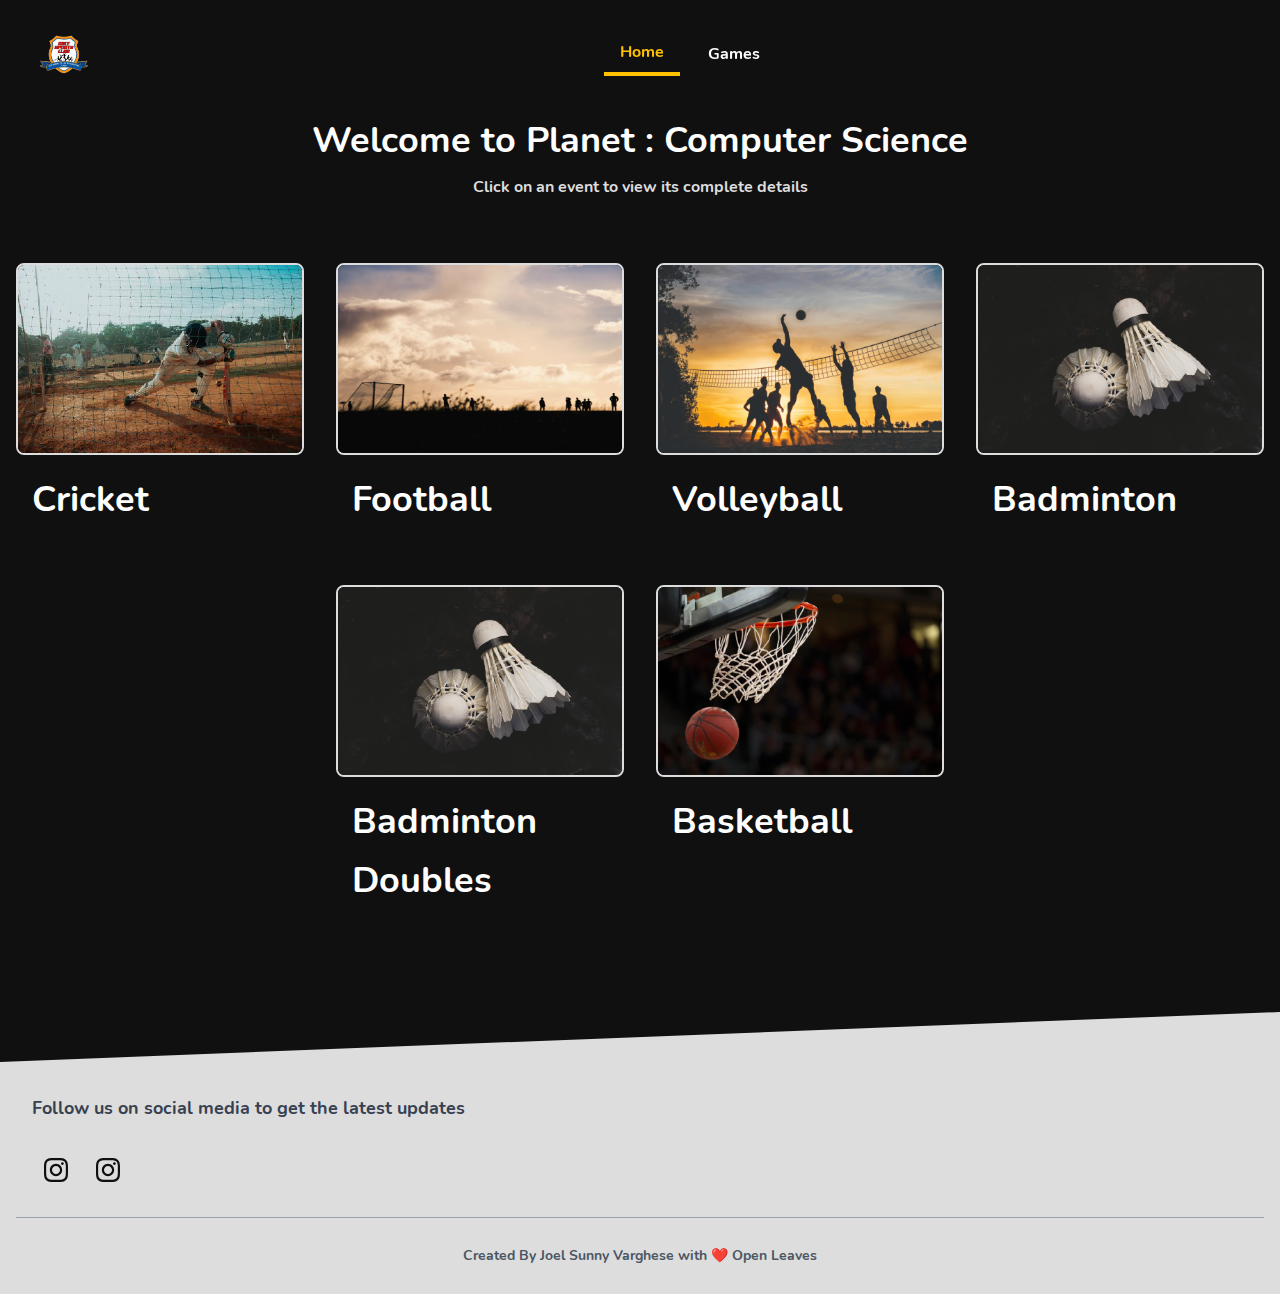
==== events/index.html @ b4952d75 "1" ====
<!DOCTYPE html>
<html lang="en">

<head>
  <!-- Global site tag (gtag.js) - Google Analytics -->
 
  <script>
    window.dataLayer = window.dataLayer || [];
    function gtag() { dataLayer.push(arguments); }
    gtag('js', new Date());

    gtag('config', 'G-45KXV849VV');
  </script>
  <meta charset="utf-8">
  <meta name="viewport" content="width=device-width, initial-scale=1.0" />
  <meta http-equiv="Content-Type" content="text/html; charset=utf-8">
  <meta http-equiv="X-UA-Compatible" content="ie=edge" />
  <title>Buddha-Cup</title>
  <meta name="author" content="team-techfest" />
  <meta name="description" content="Official Website of Buddha Cup 2022 " />
  <meta name="keywords" content="sbce, sreebuddha, college, ktu, sports, patttoor" />
  <link rel="apple-touch-icon" sizes="57x57" href="../images/icons/apple-icon-57x57.png">
  <link rel="apple-touch-icon" sizes="60x60" href="../images/icons/apple-icon-60x60.png">
  <link rel="apple-touch-icon" sizes="72x72" href="../images/icons/apple-icon-72x72.png">
  <link rel="apple-touch-icon" sizes="76x76" href="../images/icons/apple-icon-76x76.png">
  <link rel="apple-touch-icon" sizes="114x114" href="../images/icons/apple-icon-114x114.png">
  <link rel="apple-touch-icon" sizes="120x120" href="../images/icons/apple-icon-120x120.png">
  <link rel="apple-touch-icon" sizes="144x144" href="../images/icons/apple-icon-144x144.png">
  <link rel="apple-touch-icon" sizes="152x152" href="../images/icons/apple-icon-152x152.png">
  <link rel="apple-touch-icon" sizes="180x180" href="../images/icons/apple-icon-180x180.png">
  <link rel="icon" type="image/png" sizes="192x192" href="../images/icons/android-icon-192x192.png">
  <link rel="icon" type="image/png" sizes="32x32" href="../images/icons/favicon-32x32.png">
  <link rel="icon" type="image/png" sizes="96x96" href="../images/icons/favicon-96x96.png">
  <link rel="icon" type="image/png" sizes="16x16" href="../images/icons/favicon-16x16.png">
  <link rel="shortcut-icon" href="../favicon.ico">
  <link rel="manifest" href="../manifest.json">
  <link href="../css/tailwind.min.css" rel="stylesheet" />
  <link href="../css/style.css" rel="stylesheet" />
  <link rel="shortcut-icon" href="img/favicon.ico">
  <meta name="msapplication-TileColor" content="#f9fafb">
  <meta name="theme-color" content="#101010">
  <meta name="theme-color" content="#101010">
</head>

<body class="text-white">

  <div class="spinner-wrapper">
    <div class="spinner">
      <div class="sk-chase">
        <div class="sk-chase-dot"></div>
        <div class="sk-chase-dot"></div>
        <div class="sk-chase-dot"></div>
        <div class="sk-chase-dot"></div>
        <div class="sk-chase-dot"></div>
        <div class="sk-chase-dot"></div>
      </div>
    </div>
  </div>

  <nav id="header" class="fixed w-full z-20 top-0">

    <div id="progress" class="h-1 z-40 top-0"
      style="background:linear-gradient(to right, #FFC100 var(--scroll), transparent 0);"></div>

    <div class="w-full md:max-w-9xl  lg:mx-26 md:mx-2 sm:mx-26 flex flex-wrap items-center justify-between mt-0 py-3">
      <div class="md:p-4 ml-4"><a href="../index.html"><img class="w-12" src="../images/logo.png" alt="event logo"></a>
      </div>
      <div class="block lg:hidden pr-4">
        <button id="nav-toggle" class="flex items-center px-3 py-2 text-yellow-555 border-gray-600 focus:outline-none">
          <svg fill="text-yellow-555" viewBox="0 0 20 20" class="w-6 h-6 fill-current">
            <title>Menu</title>
            <path fill-rule="evenodd"
              d="M3 5a1 1 0 011-1h12a1 1 0 110 2H4a1 1 0 01-1-1zM3 10a1 1 0 011-1h12a1 1 0 110 2H4a1 1 0 01-1-1zM9 15a1 1 0 011-1h6a1 1 0 110 2h-6a1 1 0 01-1-1z"
              clip-rule="evenodd"></path>
          </svg>
        </button>
      </div>

      <div
      class="w-full flex-grow p-4 lg:flex lg:items-center lg:w-auto hidden lg:block mt-2 lg:mt-0 bg-black-555 md:bg-transparent z-20"
      id="nav-content">
      <ul class="list-reset lg:flex justify-center flex-1 items-center">
        <li class="mr-3">
          <a class="border-b-0 md:border-b-4 border-yellow-555 inline-block py-2 px-4 text-yellow-555 font-bold"
            href="index">Home</a>
        </li>
        <li class="mr-3">
          <div class="dropdown inline-block relative">
            <a href="events" class="hover:text-yellow-555 py-2 px-4 inline-flex items-center">
              <span>Games</span>
            </a>
            <ul class="dropdown-content absolute hidden pt-1 text-center">
              <li><a class="hover:text-yellow-555 bg-black-555 py-2 px-4 block whitespace-no-wrap"
                href="./football/">Football</a></li>
            <li><a class="hover:text-yellow-555 bg-black-555 py-2 px-4 block whitespace-no-wrap"
                href="./cricket/">Cricket</a></li>
            <li><a class="hover:text-yellow-555 bg-black-555 py-2 px-4 block whitespace-no-wrap"
                href="./volleyball/">Volleyball</a></li>
            <li><a class="hover:text-yellow-555 bg-black-555 py-2 px-4 block whitespace-no-wrap"
                href="./basketball/">Basketball</a></li>
                <li><a class="hover:text-yellow-555 bg-black-555 py-2 px-4 block whitespace-no-wrap"
                    href="./badminton/">Badminton</a></li>
                    <li><a class="hover:text-yellow-555 bg-black-555 py-2 px-4 block whitespace-no-wrap"
                      href="./badminton2/">Badminton Doubles</a></li>
                
            </ul>
          </div>
        </li>
        
      </ul>
    </div>
    </div>
  </nav>

  <main>

    <div class="container mb-0 md:mb-24 mx-auto py-4">

      <div class="text-center mt-12 md:mt-24 mb-3 md:mb-12">
        <p class="text-3xl md:text-4xl leading-normal md:leading-relaxed mb-1">
          Welcome to Planet : Computer Science
        </p>
        <p class="text-sm md:text-base text-gray-555 text-gray-555 mb-4">
          Click on an event to view its complete details
        </p>
      </div>

      <div class="flex flex-wrap justify-center">
        <div class="my-1 px-1 w-full md:w-1/2 md:my-2 md:px-2 flex flex-col justify-between lg:my-4 lg:px-4 lg:w-1/4">
          <div class="overflow-hidden">
            <div class="mx-4 md:mx-2 lg:mx-0">
              <a href="./cricket/">
                <img alt="event image" class="rounded-lg border-2 border-gray-555 block object-cover h-48 w-full"
                  src=".././images/1.png">
              </a>
            </div>
            <div class="p-4">
              <p class="text-3xl md:text-4xl leading-normal md:leading-relaxed mb-2">
                Cricket
              </p>
            </div>
          </div>
        </div>

        <div class="my-1 px-1 w-full md:w-1/2 md:my-2 md:px-2 flex flex-col justify-between lg:my-4 lg:px-4 lg:w-1/4">
          <div class="overflow-hidden">
            <div class="mx-4 md:mx-2 lg:mx-0">
              <a href="./football/">
                <img alt="event image" class="rounded-lg border-2 border-gray-555 block object-cover h-48 w-full"
                  src=".././images/2.png">
              </a>
            </div>
            <div class="p-4">
              <p class="text-3xl md:text-4xl leading-normal md:leading-relaxed mb-2">
                Football
              </p>
            </div>
          </div>
        </div>


        <div class="my-1 px-1 w-full md:w-1/2 md:my-2 md:px-2 flex flex-col justify-between lg:my-4 lg:px-4 lg:w-1/4">
          <div class="overflow-hidden">
            <div class="mx-4 md:mx-2 lg:mx-0">
              <a href="./volleyball/">
                <img alt="event image" class="rounded-lg border-2 border-gray-555 block object-cover h-48 w-full"
                  src=".././images/3.png">
              </a>
            </div>
            <div class="p-4">
              <p class="text-3xl md:text-4xl leading-normal md:leading-relaxed mb-2">
                Volleyball
              </p>
            </div>
          </div>
        </div>


        <div class="my-1 px-1 w-full md:w-1/2 md:my-2 md:px-2 flex flex-col justify-between lg:my-4 lg:px-4 lg:w-1/4">
          <div class="overflow-hidden">
            <div class="mx-4 md:mx-2 lg:mx-0">
              <a href="./badminton/">
                <img alt="event image" class="rounded-lg border-2 border-gray-555 block object-cover h-48 w-full"
                  src=".././images/4.png">
              </a>
            </div>
            <div class="p-4">
              <p class="text-3xl md:text-4xl leading-normal md:leading-relaxed mb-2">
                Badminton
              </p>
            </div>
          </div>
        </div>

        <div class="my-1 px-1 w-full md:w-1/2 md:my-2 md:px-2 flex flex-col justify-between lg:my-4 lg:px-4 lg:w-1/4">
          <div class="overflow-hidden">
            <div class="mx-4 md:mx-2 lg:mx-0">
              <a href="./badminton2/">
                <img alt="event image" class="rounded-lg border-2 border-gray-555 block object-cover h-48 w-full"
                  src=".././images/4.png">
              </a>
            </div>
            <div class="p-4">
              <p class="text-3xl md:text-4xl leading-normal md:leading-relaxed mb-2">
                Badminton Doubles
              </p>
            </div>
          </div>
        </div>

        <div class="my-1 px-1 w-full md:w-1/2 md:my-2 md:px-2 flex flex-col justify-between lg:my-4 lg:px-4 lg:w-1/4">
          <div class="overflow-hidden">
            <div class="mx-4 md:mx-2 lg:mx-0">
              <a href="./basketball/">
                <img alt="event image" class="rounded-lg border-2 border-gray-555 block object-cover h-48 w-full"
                  src=".././images/5.png">
              </a>
            </div>
            <div class="p-4">
              <p class="text-3xl md:text-4xl leading-normal md:leading-relaxed mb-2">
                Basketball
              </p>
            </div>
          </div>
        </div>

      </div>
    </div>

  </main>

  <footer class="relative bg-gray-555 pt-8 pb-6">
    <div class="bottom-auto top-0 left-0 right-0 w-full absolute pointer-events-none overflow-hidden -mt-20"
      style="height: 80px;">
      <svg class="absolute bottom-0 overflow-hidden" xmlns="http://www.w3.org/2000/svg" preserveAspectRatio="none"
        version="1.1" viewBox="0 0 2560 100" x="0" y="0">
        <polygon class="text-gray-555 fill-current" points="2560 0 2560 100 0 100"></polygon>
      </svg>
    </div>

   

    <div class="container mx-auto px-4">
      <div class="flex flex-wrap">
        <div class="w-full lg:w-6/12 px-4">
          <h5 class="text-lg mt-0 mb-2 text-gray-700">
            Follow us on social media to get the latest updates
          </h5>
          <div class="mt-6">
            <a href="https://www.instagram.com/sportsclub.sbce/"
              class="transition duration-700 ease-in-out text-black-555 hover:text-pink-400 font-normal h-10 w-10 items-center justify-center align-center rounded-full outline-none focus:outline-none mr-2 p-3"
              type="button"><svg xmlns="http://www.w3.org/2000/svg" width="24" height="24" viewBox="0 0 24 24">
                <path class="fill-current"
                  d="M12 2.163c3.204 0 3.584.012 4.85.07 3.252.148 4.771 1.691 4.919 4.919.058 1.265.069 1.645.069 4.849 0 3.205-.012 3.584-.069 4.849-.149 3.225-1.664 4.771-4.919 4.919-1.266.058-1.644.07-4.85.07-3.204 0-3.584-.012-4.849-.07-3.26-.149-4.771-1.699-4.919-4.92-.058-1.265-.07-1.644-.07-4.849 0-3.204.013-3.583.07-4.849.149-3.227 1.664-4.771 4.919-4.919 1.266-.057 1.645-.069 4.849-.069zm0-2.163c-3.259 0-3.667.014-4.947.072-4.358.2-6.78 2.618-6.98 6.98-.059 1.281-.073 1.689-.073 4.948 0 3.259.014 3.668.072 4.948.2 4.358 2.618 6.78 6.98 6.98 1.281.058 1.689.072 4.948.072 3.259 0 3.668-.014 4.948-.072 4.354-.2 6.782-2.618 6.979-6.98.059-1.28.073-1.689.073-4.948 0-3.259-.014-3.667-.072-4.947-.196-4.354-2.617-6.78-6.979-6.98-1.281-.059-1.69-.073-4.949-.073zm0 5.838c-3.403 0-6.162 2.759-6.162 6.162s2.759 6.163 6.162 6.163 6.162-2.759 6.162-6.163c0-3.403-2.759-6.162-6.162-6.162zm0 10.162c-2.209 0-4-1.79-4-4 0-2.209 1.791-4 4-4s4 1.791 4 4c0 2.21-1.791 4-4 4zm6.406-11.845c-.796 0-1.441.645-1.441 1.44s.645 1.44 1.441 1.44c.795 0 1.439-.645 1.439-1.44s-.644-1.44-1.439-1.44z" />
              </svg>
            </a>
            <a href="https://www.instagram.com/astral__2021/"
            class="transition duration-700 ease-in-out text-black-555 hover:text-pink-400 font-normal h-10 w-10 items-center justify-center align-center rounded-full outline-none focus:outline-none mr-2 p-3"
            type="button"><svg xmlns="http://www.w3.org/2000/svg" width="24" height="24" viewBox="0 0 24 24">
              <path class="fill-current"
                d="M12 2.163c3.204 0 3.584.012 4.85.07 3.252.148 4.771 1.691 4.919 4.919.058 1.265.069 1.645.069 4.849 0 3.205-.012 3.584-.069 4.849-.149 3.225-1.664 4.771-4.919 4.919-1.266.058-1.644.07-4.85.07-3.204 0-3.584-.012-4.849-.07-3.26-.149-4.771-1.699-4.919-4.92-.058-1.265-.07-1.644-.07-4.849 0-3.204.013-3.583.07-4.849.149-3.227 1.664-4.771 4.919-4.919 1.266-.057 1.645-.069 4.849-.069zm0-2.163c-3.259 0-3.667.014-4.947.072-4.358.2-6.78 2.618-6.98 6.98-.059 1.281-.073 1.689-.073 4.948 0 3.259.014 3.668.072 4.948.2 4.358 2.618 6.78 6.98 6.98 1.281.058 1.689.072 4.948.072 3.259 0 3.668-.014 4.948-.072 4.354-.2 6.782-2.618 6.979-6.98.059-1.28.073-1.689.073-4.948 0-3.259-.014-3.667-.072-4.947-.196-4.354-2.617-6.78-6.979-6.98-1.281-.059-1.69-.073-4.949-.073zm0 5.838c-3.403 0-6.162 2.759-6.162 6.162s2.759 6.163 6.162 6.163 6.162-2.759 6.162-6.163c0-3.403-2.759-6.162-6.162-6.162zm0 10.162c-2.209 0-4-1.79-4-4 0-2.209 1.791-4 4-4s4 1.791 4 4c0 2.21-1.791 4-4 4zm6.406-11.845c-.796 0-1.441.645-1.441 1.44s.645 1.44 1.441 1.44c.795 0 1.439-.645 1.439-1.44s-.644-1.44-1.439-1.44z" />
            </svg>
          </a>
     
          </div>
        </div>
       
      </div>
      <hr class="my-6 border-gray-400" />
      <div class="flex flex-wrap items-center md:justify-between justify-center">
        <div class="w-full md:w-4/12 px-4 mx-auto text-center">
          <div class="text-sm text-gray-600 font-semibold py-1">
            Created By
            <a href="https://www.instagram.com/joelsunnyv/" class="text-gray-600 hover:text-gray-900">Joel Sunny Varghese</a> with ❤️
            <a href="https://www.instagram.com/joelsunnyv/" class="text-gray-600 hover:text-gray-900">Open Leaves</a>
          </div>
        </div>
      </div>
    </div>
  </footer>

 

</body>
<script src="../js/jquery.min.js" type="text/javascript"></script>
<script src="../js/index.js" type="text/javascript"></script>

</html>
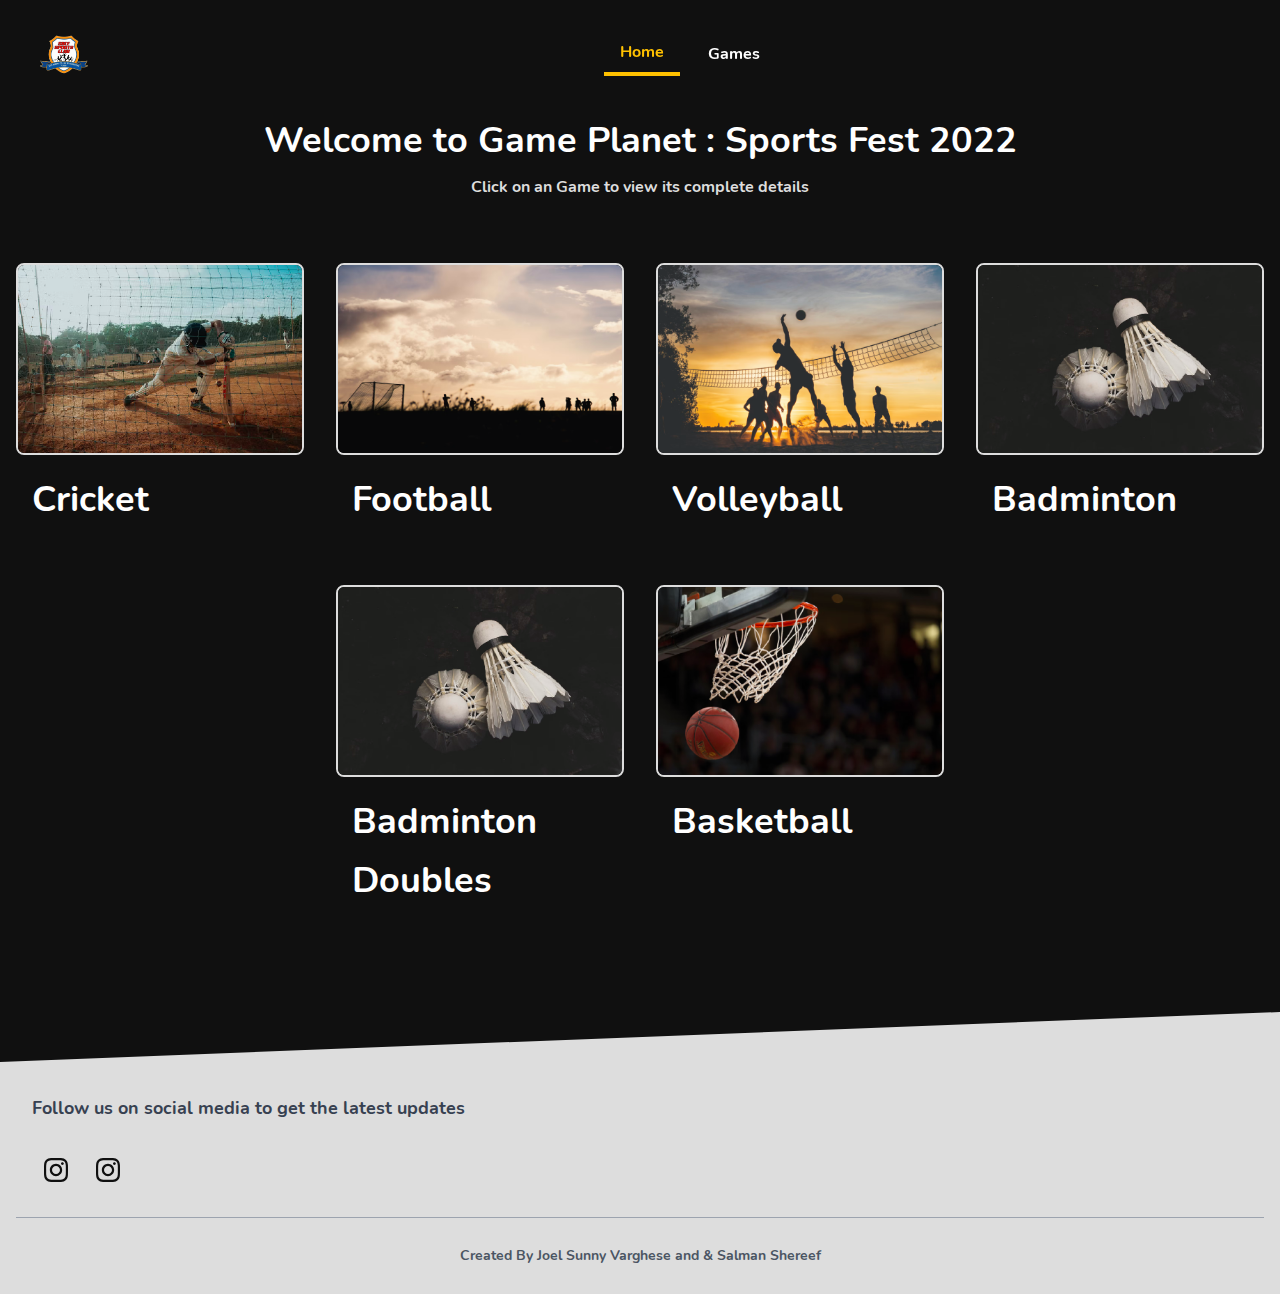
==== commit 28573bf5: "Updated" ====
--- a/events/index.html
+++ b/events/index.html
@@ -118,10 +118,10 @@
 
       <div class="text-center mt-12 md:mt-24 mb-3 md:mb-12">
         <p class="text-3xl md:text-4xl leading-normal md:leading-relaxed mb-1">
-          Welcome to Planet : Computer Science
+          Welcome to Game Planet : Sports Fest 2022
         </p>
         <p class="text-sm md:text-base text-gray-555 text-gray-555 mb-4">
-          Click on an event to view its complete details
+          Click on an Game to view its complete details
         </p>
       </div>
 
@@ -271,8 +271,8 @@
         <div class="w-full md:w-4/12 px-4 mx-auto text-center">
           <div class="text-sm text-gray-600 font-semibold py-1">
             Created By
-            <a href="https://www.instagram.com/joelsunnyv/" class="text-gray-600 hover:text-gray-900">Joel Sunny Varghese</a> with ❤️
-            <a href="https://www.instagram.com/joelsunnyv/" class="text-gray-600 hover:text-gray-900">Open Leaves</a>
+            <a href="https://www.instagram.com/joelsunnyv/" class="text-gray-600 hover:text-gray-900">Joel Sunny Varghese and</a> &amp;
+            <Varghese anda href="" class="text-gray-600 hover:text-gray-900">Salman Shereef</a>
           </div>
         </div>
       </div>
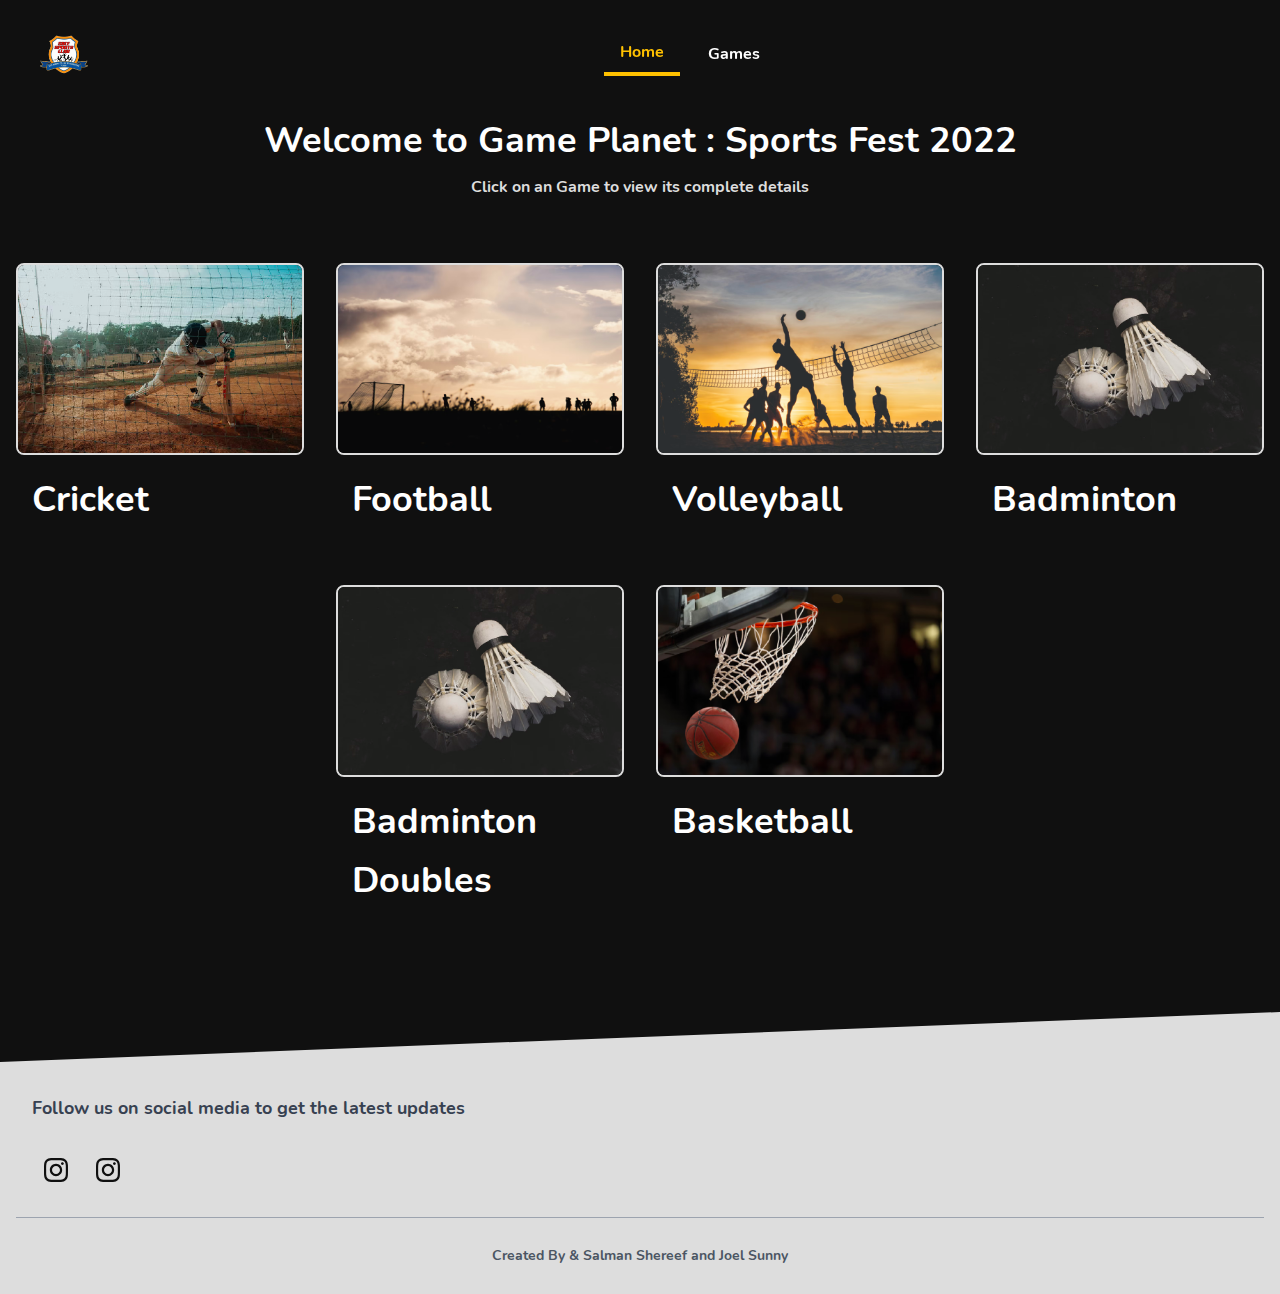
==== commit 5f4d4ba4: "Updated" ====
--- a/events/index.html
+++ b/events/index.html
@@ -271,8 +271,8 @@
         <div class="w-full md:w-4/12 px-4 mx-auto text-center">
           <div class="text-sm text-gray-600 font-semibold py-1">
             Created By
-            <a href="https://www.instagram.com/joelsunnyv/" class="text-gray-600 hover:text-gray-900">Joel Sunny Varghese and</a> &amp;
-            <Varghese anda href="" class="text-gray-600 hover:text-gray-900">Salman Shereef</a>
+            &amp;
+            <a href="" class="text-gray-600 hover:text-gray-900">Salman Shereef and Joel Sunny</a>
           </div>
         </div>
       </div>
